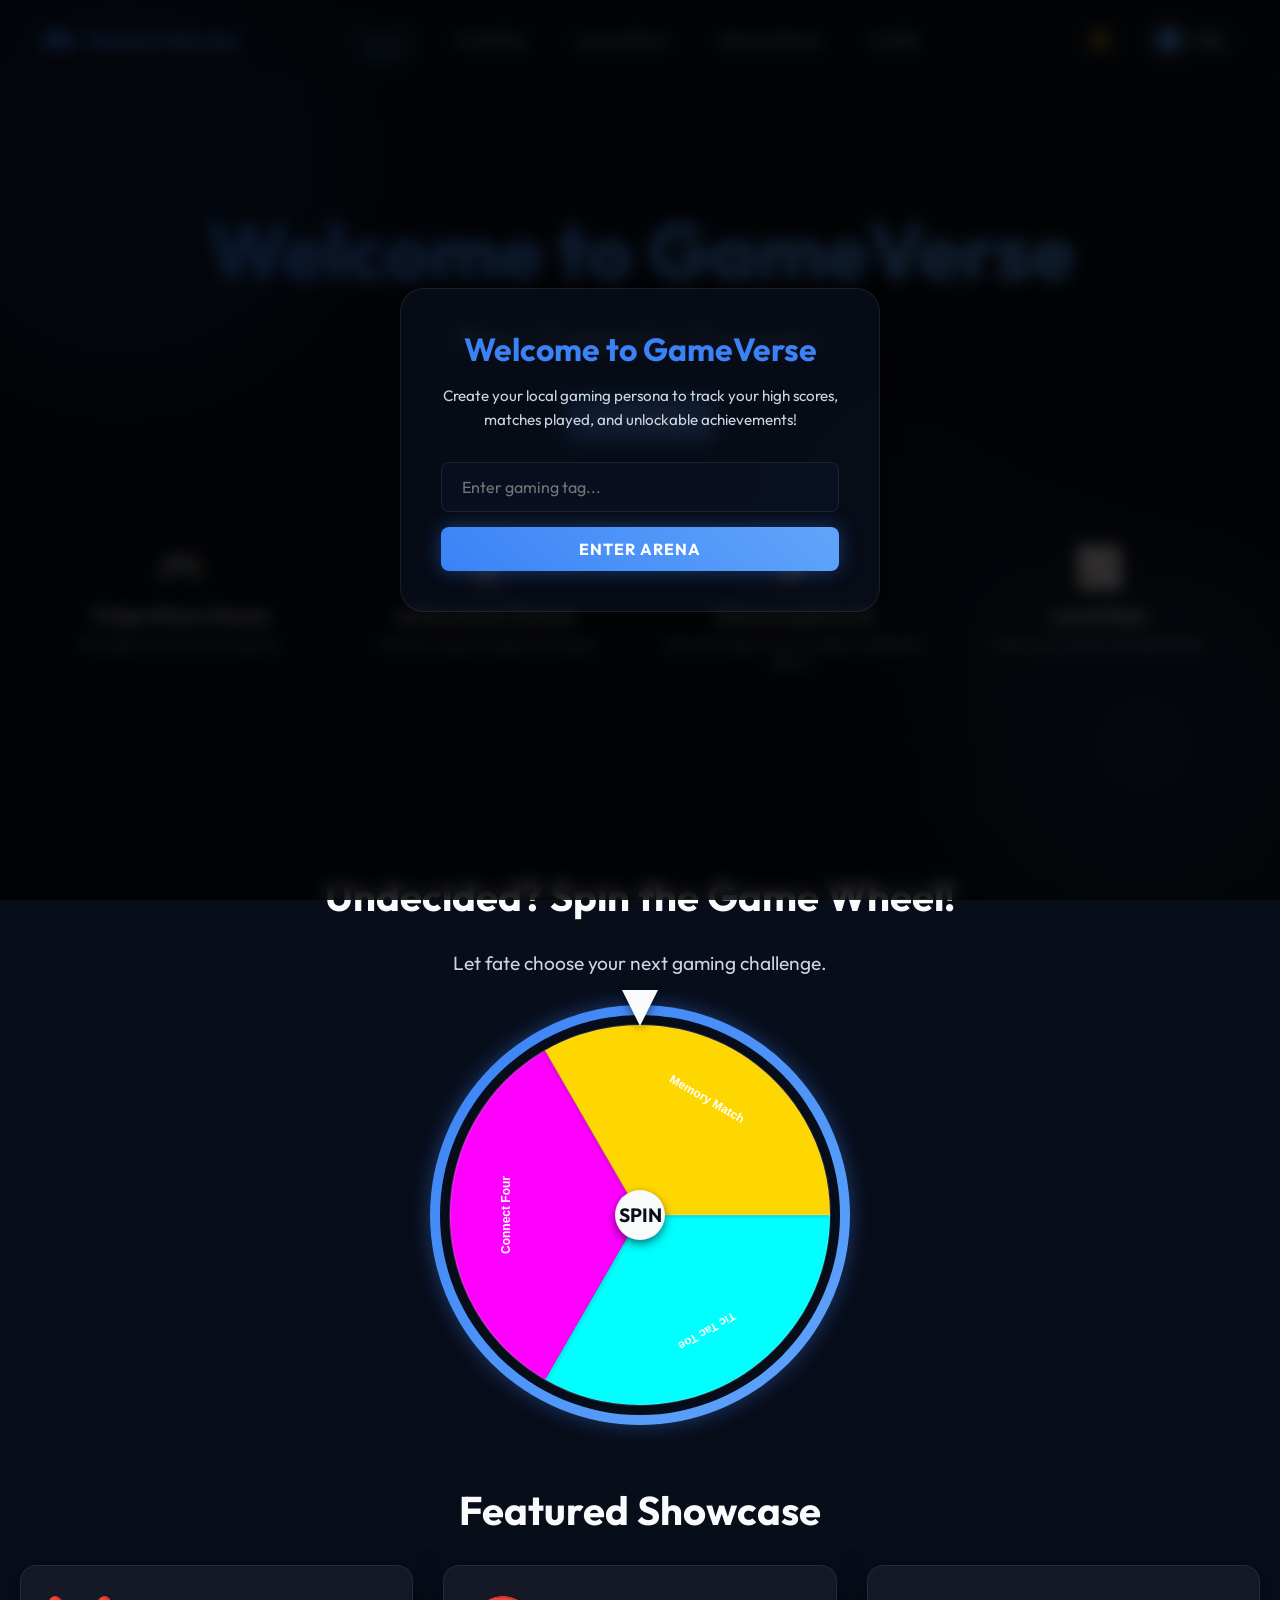
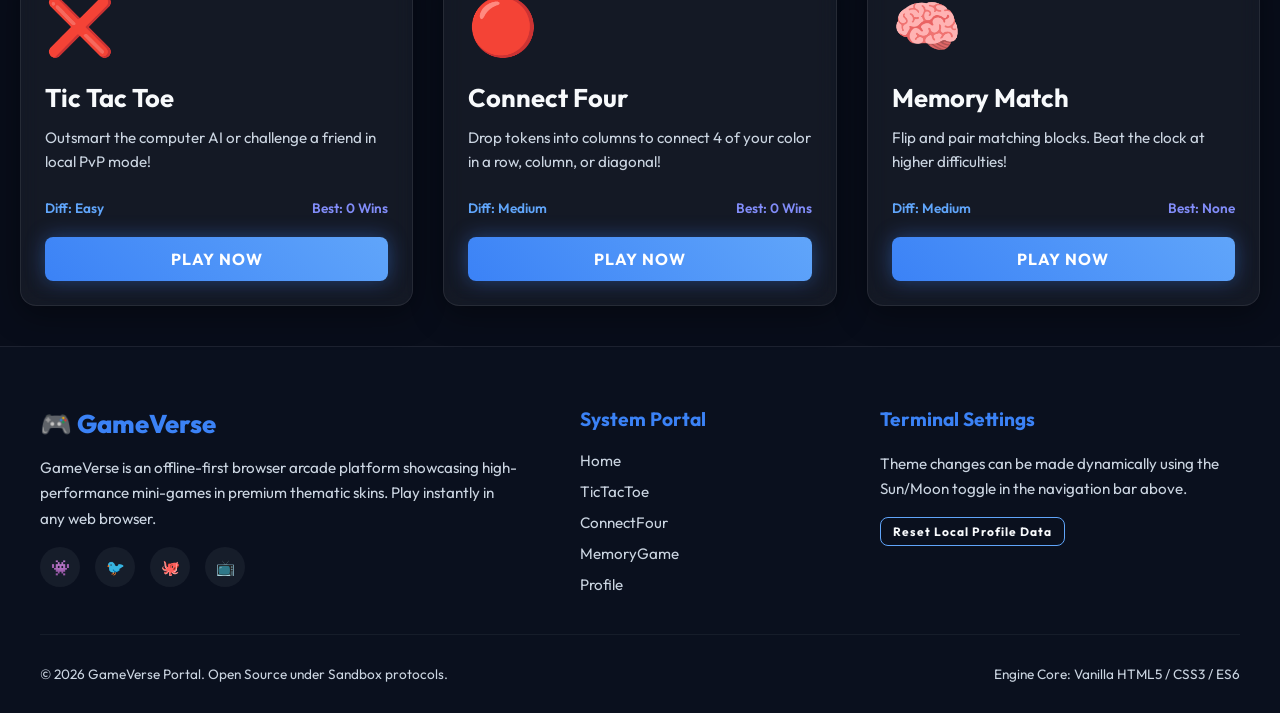
==== index.html @ 1c269cae "Initialize GameVerse codebase" ====
<!DOCTYPE html>
<html lang="en">

<head>
  <meta charset="UTF-8">
  <meta name="viewport" content="width=device-width, initial-scale=1.0">
  <meta name="description"
    content="GameVerse - A premium, interactive gaming platform featuring classic logic mini-games built in Glassmorphism.">
  <title>GameVerse | Play. Compete. Conquer.</title>

  <link rel="stylesheet" href="css/styles.css">
</head>

<body class="theme-dark">
  <!-- Dynamic Background Effects -->
  <div class="background-canvas" id="bg-canvas">
    <div class="bg-shape bg-shape-1"></div>
    <div class="bg-shape bg-shape-2"></div>
    <div class="bg-shape bg-shape-3"></div>
  </div>

  <!-- Real-time Achievement Unlock Alert Banner -->
  <div class="achievement-banner" id="achievement-banner">
    <div class="achievement-banner-icon">🏆</div>
    <div class="achievement-banner-content">
      <span class="achievement-banner-label">Achievement Unlocked!</span>
      <span class="achievement-banner-title">First Victory</span>
      <span class="achievement-banner-desc">You won your first game match!</span>
    </div>
  </div>

  <!-- Username Onboarding Popup Modal -->
  <div class="modal-overlay" id="username-modal">
    <div class="modal-content">
      <h2 class="modal-title">Welcome to GameVerse</h2>
      <p class="modal-desc">Create your local gaming persona to track your high scores, matches played, and unlockable
        achievements!</p>
      <form id="username-form" onsubmit="event.preventDefault();">
        <div class="form-group">
          <input type="text" id="username-input" class="form-control" placeholder="Enter gaming tag..." maxlength="15"
            required autocomplete="off">
        </div>
        <button type="submit" class="btn btn-primary" style="width:100%; margin-top: 15px;">Enter Arena</button>
      </form>
    </div>
  </div>

  <!-- Header / Navigation Bar -->
  <header class="navbar">
    <!-- Left: Brand Logo -->
    <a href="index.html" class="nav-brand">
      <span class="nav-brand-logo">🎮</span>
      <span>GameVerse</span>
    </a>

    <!-- Center: Links menu -->
    <nav class="nav-menu" id="nav-menu">
      <ul class="nav-links">
        <li><a href="index.html" class="active">Home</a></li>
        <li><a href="tictactoe.html">TicTacToe</a></li>
        <li><a href="connectfour.html">ConnectFour</a></li>
        <li><a href="memory.html">MemoryGame</a></li>
        <li><a href="profile.html">Profile</a></li>
      </ul>
    </nav>

    <!-- Right: Theme switch toggle & Profile -->
    <div class="nav-right-container">
      <button id="theme-toggle-btn" class="theme-toggle-btn" aria-label="Toggle Theme">☀️</button>
      <div class="nav-profile-widget" id="nav-profile-widget">
        <div class="nav-profile-avatar" id="nav-avatar">U</div>
        <span id="nav-username">User</span>
      </div>
    </div>

    <!-- Mobile Hamburger toggle menu -->
    <div class="burger-menu" id="burger-menu">
      <span></span>
      <span></span>
      <span></span>
    </div>
  </header>

  <!-- Main Content Container -->
  <main id="main-content">

    <!-- 1. HERO & INTRODUCTION VIEW -->
    <section id="home">
      <div class="hero-section">
        <h1 class="hero-title">Welcome to GameVerse</h1>
        <p class="hero-subtitle">Play. Compete. Conquer.</p>
        <div class="hero-actions">
          <a href="games.html" class="btn btn-primary">Play Now</a>
        </div>

        <!-- Spotlight Features Grid -->
        <div class="features-grid">
          <div class="feature-item">
            <div class="feature-icon">🎮</div>
            <h3 class="feature-title">3 Algorithmic Games</h3>
            <p class="feature-desc">Play logic-intensive mini-games.</p>
          </div>
          <div class="feature-item">
            <div class="feature-icon">🏆</div>
            <h3 class="feature-title">Achievement System</h3>
            <p class="feature-desc">Unlock 4 unique medals as you play.</p>
          </div>
          <div class="feature-item">
            <div class="feature-icon">⚡</div>
            <h3 class="feature-title">Glassmorphism UI</h3>
            <p class="feature-desc">Dynamic Light & Dark modes in a blurred layout.</p>
          </div>
          <div class="feature-item">
            <div class="feature-icon">📈</div>
            <h3 class="feature-title">Local Stats</h3>
            <p class="feature-desc">Track wins, scores, and best times.</p>
          </div>
        </div>
      </div>

      <!-- Spin the Wheel Section -->
      <hr style="border: none; border-top: 1px solid rgba(255, 255, 255, 0.05); margin: 60px 0;">

      <div class="wheel-section" style="text-align: center;">
        <h2 class="section-title">Undecided? Spin the Game Wheel!</h2>
        <p class="page-subtitle" style="margin-bottom: 30px;">Let fate choose your next gaming challenge.</p>
        <div class="wheel-container-wrapper">
          <div class="wheel-frame">
            <div class="wheel-pointer"></div>
            <canvas id="wheel-canvas" width="400" height="400" class="wheel-canvas"></canvas>
            <button id="wheel-spin-btn" class="wheel-center-pin"
              style="cursor: pointer; border: none; font-weight: bold; font-family: inherit;">SPIN</button>
          </div>
          <div id="wheel-result-panel"
            style="margin-top: 10px; display: none; text-align: center; animation: slideInUp 0.3s ease-out;">
            <p style="font-size: 1.2rem; font-weight: 600; margin-bottom: 15px;">Your game: <span id="wheel-game-name"
                style="color: var(--accent-color); font-weight: 800;">Tic Tac Toe</span></p>
            <a href="#" id="wheel-play-btn" class="btn btn-primary">Launch Game</a>
          </div>
        </div>
      </div>

      <!-- Quick Showcase Grid -->
      <h2 class="section-title">Featured Showcase</h2>
      <div class="games-grid" id="home-games-showcase">
        <!-- Showcase cards inject dynamically -->
      </div>
    </section>

  </main>

  <!-- Footer Section -->
  <footer>
    <div class="footer-content">
      <div class="footer-column">
        <div class="footer-logo">🎮 GameVerse</div>
        <p class="footer-about-text">GameVerse is an offline-first browser arcade platform showcasing high-performance
          mini-games in premium thematic skins. Play instantly in any web browser.</p>
        <div class="footer-socials">
          <a href="#" class="social-icon" aria-label="Discord">👾</a>
          <a href="#" class="social-icon" aria-label="X Twitter">🐦</a>
          <a href="#" class="social-icon" aria-label="GitHub">🐙</a>
          <a href="#" class="social-icon" aria-label="YouTube">📺</a>
        </div>
      </div>

      <div class="footer-column">
        <h4>System Portal</h4>
        <ul class="footer-links">
          <li><a href="index.html">Home</a></li>
          <li><a href="tictactoe.html">TicTacToe</a></li>
          <li><a href="connectfour.html">ConnectFour</a></li>
          <li><a href="memory.html">MemoryGame</a></li>
          <li><a href="profile.html">Profile</a></li>
        </ul>
      </div>

      <div class="footer-column">
        <h4>Terminal Settings</h4>
        <p class="footer-about-text" style="margin-bottom: 15px;">Theme changes can be made dynamically using the
          Sun/Moon toggle in the navigation bar above.</p>

        <div style="display: flex; flex-direction: column; gap: 10px;">
          <button id="reset-profile-btn" class="btn btn-secondary"
            style="padding: 6px 12px; font-size: 0.75rem; text-align: left; border: 1px solid var(--accent-secondary); width: fit-content; text-transform: none;">Reset
            Local Profile Data</button>
        </div>
      </div>
    </div>

    <div class="footer-bottom">
      <span>&copy; 2026 GameVerse Portal. Open Source under Sandbox protocols.</span>
      <span>Engine Core: Vanilla HTML5 / CSS3 / ES6</span>
    </div>
  </footer>

  <!-- Scripts Loading (Strict Order) -->
  <script src="js/state.js"></script>
  <script src="js/wheel.js"></script>
  <script src="js/app.js"></script>
</body>

</html>
---- css/styles.css ----
@import url('https://fonts.googleapis.com/css2?family=Outfit:wght@300;400;600;700;800&family=Share+Tech+Mono&display=swap');

/* --- Core Custom Design Tokens & Variables --- */
:root {
  --font-sans: 'Outfit', sans-serif;
  --font-mono: 'Share Tech Mono', monospace;
  
  --transition-normal: 0.3s cubic-bezier(0.25, 0.8, 0.25, 1);
  --transition-smooth: 0.5s cubic-bezier(0.4, 0, 0.2, 1);
  
  --border-radius-sm: 8px;
  --border-radius-md: 16px;
  --border-radius-lg: 24px;
  
  --nav-height: 80px;
}

/* --- Theme 1: Glassmorphism Dark (Default) --- */
body.theme-dark {
  --bg-color: #080d1a;
  --bg-secondary: rgba(15, 23, 42, 0.45);
  --bg-card: rgba(255, 255, 255, 0.05);
  --bg-glass: rgba(15, 23, 42, 0.35);
  
  --text-color: #f8fafc;
  --text-muted: #cbd5e1;
  
  --accent-color: #3b82f6;        /* Royal Blue */
  --accent-secondary: #60a5fa;    /* Sky Blue */
  --accent-tertiary: #818cf8;     /* Indigo */
  
  --glow-primary: 0 0 20px rgba(59, 130, 246, 0.4);
  --glow-secondary: 0 0 20px rgba(96, 165, 250, 0.3);
  --border-glow: 1px solid rgba(255, 255, 255, 0.08);
  
  --font-family: var(--font-sans);
  --font-heading: var(--font-sans);
  --card-shadow: 0 8px 32px 0 rgba(0, 0, 0, 0.4);
}

/* --- Theme 2: Glassmorphism Light --- */
body.theme-light {
  --bg-color: #f0f9ff;            /* Sky tint */
  --bg-secondary: rgba(255, 255, 255, 0.55);
  --bg-card: rgba(255, 255, 255, 0.65);
  --bg-glass: rgba(255, 255, 255, 0.45);
  
  --text-color: #0f172a;          /* Slate Dark */
  --text-muted: #475569;
  
  --accent-color: #1d4ed8;        /* Vivid Royal Blue */
  --accent-secondary: #2563eb;    /* Medium Blue */
  --accent-tertiary: #4f46e5;     /* Deep Indigo */
  
  --glow-primary: 0 4px 15px rgba(29, 78, 216, 0.15);
  --glow-secondary: 0 4px 15px rgba(37, 99, 213, 0.15);
  --border-glow: 1px solid rgba(15, 23, 42, 0.08);
  
  --font-family: var(--font-sans);
  --font-heading: var(--font-sans);
  --card-shadow: 0 8px 24px 0 rgba(148, 163, 184, 0.12);
}

/* --- Reset & Base Settings --- */
* {
  box-sizing: border-box;
  margin: 0;
  padding: 0;
}

body {
  background-color: var(--bg-color);
  color: var(--text-color);
  font-family: var(--font-family);
  min-height: 100vh;
  display: flex;
  flex-direction: column;
  overflow-x: hidden;
  position: relative;
  transition: background-color var(--transition-smooth), color var(--transition-normal);
}

a {
  text-decoration: none;
  color: inherit;
}

input, button, select {
  font-family: inherit;
}

/* --- Dynamic Background Canvas / Shapes --- */
.background-canvas {
  position: fixed;
  top: 0;
  left: 0;
  width: 100vw;
  height: 100vh;
  z-index: -1;
  pointer-events: none;
  overflow: hidden;
}

.bg-shape {
  position: absolute;
  border-radius: 50%;
  filter: blur(80px);
  opacity: 0.15;
  animation: floatShape 20s infinite alternate ease-in-out;
  transition: opacity var(--transition-smooth), filter var(--transition-smooth);
}

body.theme-light .bg-shape {
  opacity: 0.08;
  filter: blur(100px);
}

.bg-shape-1 {
  width: 500px;
  height: 500px;
  background-color: var(--accent-color);
  top: -10%;
  left: -10%;
}

.bg-shape-2 {
  width: 400px;
  height: 400px;
  background-color: var(--accent-secondary);
  bottom: -5%;
  right: -5%;
  animation-delay: -5s;
}

.bg-shape-3 {
  width: 300px;
  height: 300px;
  background-color: var(--accent-tertiary);
  top: 40%;
  left: 60%;
  animation-delay: -10s;
  opacity: 0.08;
}

/* --- Keyframe Animations --- */
@keyframes floatShape {
  0% { transform: translate(0, 0) rotate(0deg); }
  100% { transform: translate(50px, 40px) rotate(180deg); }
}

@keyframes pulseGlow {
  0%, 100% {
    text-shadow: 0 0 10px rgba(96, 165, 250, 0.4), 0 0 20px rgba(96, 165, 250, 0.2);
  }
  50% {
    text-shadow: 0 0 20px rgba(129, 140, 248, 0.6), 0 0 30px rgba(129, 140, 248, 0.4);
  }
}

@keyframes spin {
  0% { transform: rotate(0deg); }
  100% { transform: rotate(360deg); }
}

@keyframes slideInUp {
  from {
    opacity: 0;
    transform: translateY(30px);
  }
  to {
    opacity: 1;
    transform: translateY(0);
  }
}

/* --- Container View Setup --- */
main {
  flex: 1;
  width: 100%;
  max-width: 1400px;
  margin: 0 auto;
  padding: 40px 20px;
  position: relative;
}

.view-container {
  display: none;
  animation: slideInUp 0.4s ease-out forwards;
}

.view-container.active {
  display: block;
}

/* --- Header / Navigation Bar --- */
.navbar {
  height: var(--nav-height);
  background-color: var(--bg-glass);
  backdrop-filter: blur(12px);
  -webkit-backdrop-filter: blur(12px);
  border-bottom: var(--border-glow);
  position: sticky;
  top: 0;
  left: 0;
  width: 100%;
  z-index: 100;
  display: flex;
  align-items: center;
  justify-content: space-between;
  padding: 0 40px;
  transition: background-color var(--transition-normal), border-bottom var(--transition-normal);
}

.nav-profile-widget {
  display: flex;
  align-items: center;
  gap: 12px;
  font-size: 0.9rem;
  font-weight: 600;
  background: rgba(255, 255, 255, 0.03);
  padding: 6px 14px;
  border-radius: 50px;
  border: var(--border-glow);
  max-width: fit-content;
  transition: background var(--transition-normal);
}

body.theme-light .nav-profile-widget {
  background: rgba(15, 23, 42, 0.05);
}

.nav-profile-avatar {
  width: 28px;
  height: 28px;
  border-radius: 50%;
  background: linear-gradient(45deg, var(--accent-color), var(--accent-secondary));
  display: flex;
  align-items: center;
  justify-content: center;
  color: #fff;
  font-size: 0.8rem;
  font-weight: 800;
}

/* Navigation Links (Centered) */
.nav-menu {
  flex: 2;
  display: flex;
  justify-content: center;
}

.nav-links {
  display: flex;
  align-items: center;
  gap: 20px;
  list-style: none;
}

.nav-links a {
  font-weight: 600;
  font-size: 0.95rem;
  color: var(--text-color);
  opacity: 0.75;
  transition: all var(--transition-normal);
  padding: 8px 16px;
  border-radius: var(--border-radius-sm);
  position: relative;
}

.nav-links a:hover, .nav-links a.active {
  opacity: 1;
  color: var(--accent-color);
}

.nav-links a.active {
  background-color: rgba(255, 255, 255, 0.04);
}

body.theme-light .nav-links a.active {
  background-color: rgba(15, 23, 42, 0.04);
}

.nav-links a.active::after {
  content: '';
  position: absolute;
  bottom: 0;
  left: 20%;
  right: 20%;
  height: 3px;
  background-color: var(--accent-color);
  box-shadow: var(--glow-primary);
  border-radius: 2px;
}

/* Brand logo and theme toggle (Right Aligned) */
.nav-right-container {
  flex: 1;
  display: flex;
  align-items: center;
  justify-content: flex-end;
  gap: 20px;
}

.nav-brand {
  flex: 1;
  display: flex;
  align-items: center;
  justify-content: flex-start;
  gap: 8px;
  font-family: var(--font-heading);
  font-weight: 800;
  font-size: 1.6rem;
  letter-spacing: 1.5px;
  background: linear-gradient(45deg, var(--accent-color), var(--accent-secondary));
  -webkit-background-clip: text;
  -webkit-text-fill-color: transparent;
}

.nav-brand-logo {
  font-size: 1.8rem;
}

/* Theme toggle sun/moon icon */
.theme-toggle-btn {
  background: rgba(255, 255, 255, 0.04);
  border: var(--border-glow);
  width: 40px;
  height: 40px;
  border-radius: 50%;
  cursor: pointer;
  display: flex;
  align-items: center;
  justify-content: center;
  font-size: 1.2rem;
  transition: all var(--transition-normal);
}

body.theme-light .theme-toggle-btn {
  background: rgba(15, 23, 42, 0.04);
}

.theme-toggle-btn:hover {
  transform: scale(1.1);
  border-color: var(--accent-color);
  box-shadow: var(--glow-primary);
}

.burger-menu {
  display: none;
  flex-direction: column;
  gap: 6px;
  cursor: pointer;
  z-index: 101;
}

.burger-menu span {
  display: block;
  width: 25px;
  height: 3px;
  background-color: var(--text-color);
  transition: all var(--transition-normal);
}

.burger-menu.active span:nth-child(1) { transform: translateY(9px) rotate(45deg); }
.burger-menu.active span:nth-child(2) { opacity: 0; }
.burger-menu.active span:nth-child(3) { transform: translateY(-9px) rotate(-45deg); }

/* --- Common UI Components --- */
.btn {
  display: inline-flex;
  align-items: center;
  justify-content: center;
  gap: 10px;
  padding: 12px 28px;
  font-weight: 700;
  font-size: 1rem;
  border-radius: var(--border-radius-sm);
  cursor: pointer;
  transition: all var(--transition-normal);
  border: none;
  position: relative;
  overflow: hidden;
  text-transform: uppercase;
  letter-spacing: 1px;
}

.btn-primary {
  background: linear-gradient(45deg, var(--accent-color), var(--accent-secondary));
  color: #ffffff;
  box-shadow: var(--glow-primary);
}

.btn-primary:hover {
  transform: translateY(-2px);
  box-shadow: var(--glow-secondary);
}

.btn-secondary {
  background-color: transparent;
  color: var(--text-color);
  border: 1px solid var(--accent-color);
}

.btn-secondary:hover {
  background-color: rgba(255, 255, 255, 0.05);
  box-shadow: var(--glow-primary);
}

body.theme-light .btn-secondary:hover {
  background-color: rgba(15, 23, 42, 0.03);
}

.card {
  background-color: var(--bg-card);
  border: var(--border-glow);
  border-radius: var(--border-radius-md);
  padding: 24px;
  transition: all var(--transition-normal);
  position: relative;
  box-shadow: var(--card-shadow);
  backdrop-filter: blur(10px);
}

.card:hover {
  transform: translateY(-5px);
  border-color: var(--accent-color);
}

.page-title-section {
  text-align: center;
  margin-bottom: 40px;
}

.page-title {
  font-family: var(--font-heading);
  font-size: 3rem;
  font-weight: 800;
  margin-bottom: 12px;
  background: linear-gradient(45deg, var(--accent-color), var(--accent-secondary));
  -webkit-background-clip: text;
  -webkit-text-fill-color: transparent;
}

.page-subtitle {
  font-size: 1.2rem;
  color: var(--text-muted);
}

.section-title {
  font-family: var(--font-heading);
  font-size: 2.5rem;
  font-weight: 700;
  margin: 60px 0 30px;
  text-align: center;
}

/* --- Views Layouts --- */

/* 1. Home Page */
.hero-section {
  min-height: 70vh;
  display: flex;
  flex-direction: column;
  justify-content: center;
  align-items: center;
  text-align: center;
  padding: 60px 20px;
  position: relative;
}

.hero-title {
  font-family: var(--font-heading);
  font-size: 5rem;
  font-weight: 800;
  letter-spacing: -1px;
  margin-bottom: 20px;
  background: linear-gradient(45deg, var(--accent-color), var(--accent-secondary));
  -webkit-background-clip: text;
  -webkit-text-fill-color: transparent;
  animation: pulseGlow 4s infinite alternate;
}

.hero-subtitle {
  font-size: 1.8rem;
  font-weight: 400;
  color: var(--text-muted);
  margin-bottom: 40px;
  letter-spacing: 2px;
}

.hero-actions {
  display: flex;
  gap: 20px;
  margin-bottom: 60px;
}

.features-grid {
  display: grid;
  grid-template-columns: repeat(auto-fit, minmax(180px, 1fr));
  gap: 24px;
  width: 100%;
  margin-top: 40px;
}

.feature-item {
  display: flex;
  flex-direction: column;
  align-items: center;
  text-align: center;
}

.feature-icon {
  font-size: 2.5rem;
  margin-bottom: 12px;
  color: var(--accent-color);
}

.feature-title {
  font-weight: 700;
  margin-bottom: 8px;
}

.feature-desc {
  font-size: 0.9rem;
  color: var(--text-muted);
}

/* Games showcase grid */
.games-grid {
  display: grid;
  grid-template-columns: repeat(auto-fit, minmax(320px, 1fr));
  gap: 30px;
}

.game-showcase-card {
  display: flex;
  flex-direction: column;
  height: 100%;
}

.game-card-icon {
  font-size: 3.5rem;
  margin-bottom: 20px;
  align-self: flex-start;
  color: var(--accent-color);
}

.game-card-title {
  font-family: var(--font-heading);
  font-size: 1.6rem;
  font-weight: 700;
  margin-bottom: 12px;
}

.game-card-desc {
  color: var(--text-muted);
  font-size: 0.95rem;
  line-height: 1.6;
  margin-bottom: 24px;
  flex-grow: 1;
}

.game-card-meta {
  display: flex;
  justify-content: space-between;
  align-items: center;
  margin-bottom: 20px;
  font-size: 0.85rem;
  font-weight: 600;
}

.game-card-difficulty {
  color: var(--accent-secondary);
}

.game-card-highscore {
  color: var(--accent-tertiary);
}

/* 3. Spin the Wheel Component View */
.wheel-container-wrapper {
  display: flex;
  flex-direction: column;
  align-items: center;
  gap: 30px;
  margin-top: 20px;
}

.wheel-frame {
  position: relative;
  width: 420px;
  height: 420px;
  padding: 10px;
  border-radius: 50%;
  background: linear-gradient(135deg, var(--accent-color), var(--accent-secondary));
  box-shadow: var(--glow-primary);
  display: flex;
  align-items: center;
  justify-content: center;
}

.wheel-canvas {
  width: 100%;
  height: 100%;
  border-radius: 50%;
  background-color: var(--bg-color);
}

.wheel-pointer {
  position: absolute;
  top: -15px;
  left: 50%;
  transform: translateX(-50%);
  width: 0;
  height: 0;
  border-left: 18px solid transparent;
  border-right: 18px solid transparent;
  border-top: 36px solid var(--text-color);
  z-index: 10;
  filter: drop-shadow(0px 3px 5px rgba(0,0,0,0.5));
}

.wheel-center-pin {
  position: absolute;
  top: 50%;
  left: 50%;
  transform: translate(-50%, -50%);
  width: 50px;
  height: 50px;
  background: var(--text-color);
  border-radius: 50%;
  z-index: 5;
  box-shadow: 0 4px 10px rgba(0,0,0,0.5);
  display: flex;
  align-items: center;
  justify-content: center;
  font-size: 1.2rem;
  color: var(--bg-color);
}

/* 4. Leaderboard View */
.leaderboard-wrapper {
  max-width: 900px;
  margin: 0 auto;
}

.table-container {
  overflow-x: auto;
  margin-top: 20px;
}

.leaderboard-table {
  width: 100%;
  border-collapse: collapse;
  text-align: left;
  background-color: var(--bg-card);
  border-radius: var(--border-radius-md);
  overflow: hidden;
  box-shadow: var(--card-shadow);
  backdrop-filter: blur(10px);
}

.leaderboard-table th, .leaderboard-table td {
  padding: 18px 24px;
}

.leaderboard-table th {
  background-color: var(--bg-secondary);
  font-weight: 700;
  color: var(--accent-color);
  text-transform: uppercase;
  font-size: 0.9rem;
  letter-spacing: 1px;
  border-bottom: 2px solid var(--bg-color);
}

.leaderboard-table tr {
  border-bottom: 1px solid rgba(255, 255, 255, 0.05);
  transition: background-color var(--transition-normal);
}

body.theme-light .leaderboard-table tr {
  border-bottom: 1px solid rgba(15, 23, 42, 0.05);
}

.leaderboard-table tr:hover {
  background-color: rgba(255, 255, 255, 0.02);
}

body.theme-light .leaderboard-table tr:hover {
  background-color: rgba(15, 23, 42, 0.01);
}

.leaderboard-table tr:last-child {
  border-bottom: none;
}

.rank-badge {
  width: 28px;
  height: 28px;
  border-radius: 50%;
  display: inline-flex;
  align-items: center;
  justify-content: center;
  font-weight: bold;
  font-size: 0.95rem;
}

.rank-badge.rank-1 { background-color: #ffd700; color: #000000; }
.rank-badge.rank-2 { background-color: #c0c0c0; color: #000000; }
.rank-badge.rank-3 { background-color: #cd7f32; color: #000000; }
.rank-badge.rank-other { background-color: rgba(255,255,255,0.1); color: var(--text-color); }

body.theme-light .rank-badge.rank-other {
  background-color: rgba(15, 23, 42, 0.1);
}

/* 5. Profile / Achievements Dashboard */
.profile-grid {
  display: grid;
  grid-template-columns: 1fr 2fr;
  gap: 30px;
  margin-top: 20px;
}

@media (max-width: 900px) {
  .profile-grid { grid-template-columns: 1fr; }
}

.profile-card {
  display: flex;
  flex-direction: column;
  align-items: center;
  text-align: center;
}

.profile-avatar-large {
  width: 100px;
  height: 100px;
  border-radius: 50%;
  background: linear-gradient(45deg, var(--accent-color), var(--accent-secondary));
  display: flex;
  align-items: center;
  justify-content: center;
  color: #fff;
  font-size: 3rem;
  margin-bottom: 20px;
  box-shadow: var(--glow-primary);
}

.profile-username {
  font-family: var(--font-heading);
  font-size: 1.8rem;
  font-weight: 700;
  margin-bottom: 10px;
}

.profile-stats-grid {
  display: grid;
  grid-template-columns: repeat(3, 1fr);
  gap: 15px;
  width: 100%;
  margin-top: 24px;
}

.profile-stat-box {
  background: rgba(255, 255, 255, 0.03);
  border: var(--border-glow);
  padding: 15px 10px;
  border-radius: var(--border-radius-sm);
  display: flex;
  flex-direction: column;
  align-items: center;
}

body.theme-light .profile-stat-box {
  background: rgba(15, 23, 42, 0.03);
}

.profile-stat-val {
  font-family: var(--font-heading);
  font-size: 1.5rem;
  font-weight: 700;
  color: var(--accent-color);
  margin-bottom: 4px;
}

.profile-stat-lbl {
  font-size: 0.75rem;
  color: var(--text-muted);
  text-transform: uppercase;
}

.achievements-section-title {
  font-family: var(--font-heading);
  font-size: 1.6rem;
  margin-bottom: 20px;
  color: var(--accent-secondary);
}

.achievements-grid {
  display: grid;
  grid-template-columns: repeat(auto-fill, minmax(280px, 1fr));
  gap: 20px;
}

.achievement-card {
  display: flex;
  align-items: center;
  gap: 20px;
  background: var(--bg-card);
  border: var(--border-glow);
  padding: 16px 20px;
  border-radius: var(--border-radius-md);
  transition: all var(--transition-normal);
  opacity: 0.4; /* locked */
}

.achievement-card.unlocked {
  opacity: 1;
  border-color: var(--accent-color);
  box-shadow: var(--glow-primary);
}

.achievement-icon {
  font-size: 2.2rem;
  flex-shrink: 0;
  filter: grayscale(1);
  transition: filter var(--transition-normal);
}

.achievement-card.unlocked .achievement-icon {
  filter: grayscale(0);
}

.achievement-info {
  display: flex;
  flex-direction: column;
}

.achievement-title {
  font-weight: 700;
  font-size: 1rem;
  margin-bottom: 4px;
}

.achievement-desc {
  font-size: 0.8rem;
  color: var(--text-muted);
}

/* 6. Static About / Contact Views */
.static-page-wrapper {
  max-width: 800px;
  margin: 0 auto;
  line-height: 1.8;
}

.static-page-wrapper h3 {
  font-family: var(--font-heading);
  margin: 30px 0 15px;
  color: var(--accent-color);
}

.contact-form {
  display: flex;
  flex-direction: column;
  gap: 20px;
  margin-top: 30px;
}

.form-group {
  display: flex;
  flex-direction: column;
  gap: 8px;
}

.form-group label {
  font-weight: 600;
  font-size: 0.9rem;
}

.form-control {
  background-color: var(--bg-secondary);
  border: var(--border-glow);
  color: var(--text-color);
  padding: 14px 20px;
  border-radius: var(--border-radius-sm);
  outline: none;
  font-size: 1rem;
  transition: border-color var(--transition-normal);
}

.form-control:focus {
  border-color: var(--accent-color);
}

body.theme-light .form-control {
  background-color: rgba(255, 255, 255, 0.8);
  color: #0f172a;
}

/* --- Global Play Arena View --- */
.play-arena-container {
  display: flex;
  flex-direction: column;
  align-items: center;
  max-width: 1000px;
  margin: 0 auto;
}

.play-header {
  display: flex;
  justify-content: space-between;
  align-items: center;
  width: 100%;
  margin-bottom: 24px;
  border-bottom: 1px solid rgba(255, 255, 255, 0.05);
  padding-bottom: 15px;
}

body.theme-light .play-header {
  border-bottom: 1px solid rgba(15, 23, 42, 0.05);
}

.play-title {
  font-family: var(--font-heading);
  font-size: 2rem;
  font-weight: 800;
  color: var(--accent-color);
}

.game-playground {
  width: 100%;
  background-color: var(--bg-card);
  border: var(--border-glow);
  border-radius: var(--border-radius-lg);
  padding: 40px;
  box-shadow: var(--card-shadow);
  display: flex;
  flex-direction: column;
  align-items: center;
  justify-content: center;
  min-height: 500px;
  backdrop-filter: blur(10px);
}

/* --- Modals / Overlays --- */
.modal-overlay {
  position: fixed;
  top: 0;
  left: 0;
  width: 100vw;
  height: 100vh;
  background-color: rgba(0, 0, 0, 0.8);
  z-index: 1000;
  display: none;
  align-items: center;
  justify-content: center;
  backdrop-filter: blur(8px);
  padding: 20px;
}

.modal-overlay.show {
  display: flex;
}

.modal-content {
  background-color: var(--bg-secondary);
  border: var(--border-glow);
  border-radius: var(--border-radius-lg);
  padding: 40px;
  max-width: 480px;
  width: 100%;
  box-shadow: var(--card-shadow);
  text-align: center;
  animation: slideInUp 0.3s ease-out forwards;
}

body.theme-light .modal-content {
  background-color: #ffffff;
}

.modal-title {
  font-family: var(--font-heading);
  font-size: 2rem;
  margin-bottom: 15px;
  color: var(--accent-color);
}

.modal-desc {
  color: var(--text-muted);
  font-size: 0.95rem;
  line-height: 1.6;
  margin-bottom: 30px;
}

.modal-input {
  width: 100%;
  margin-bottom: 24px;
}

/* Achievement Notification Banner */
.achievement-banner {
  position: fixed;
  top: 100px;
  right: 40px;
  width: 320px;
  background-color: var(--bg-secondary);
  border: 2px solid var(--accent-color);
  box-shadow: var(--glow-primary);
  border-radius: var(--border-radius-md);
  padding: 16px 20px;
  display: flex;
  align-items: center;
  gap: 15px;
  z-index: 9999;
  transform: translate(150%, 0);
  opacity: 0;
  transition: transform 0.5s cubic-bezier(0.175, 0.885, 0.32, 1.275), opacity 0.5s;
  pointer-events: none;
  backdrop-filter: blur(10px);
}

.achievement-banner.show {
  transform: translate(0, 0);
  opacity: 1;
}

.achievement-banner-icon {
  font-size: 2.2rem;
  animation: spin 3s infinite linear;
}

.achievement-banner-content {
  display: flex;
  flex-direction: column;
}

.achievement-banner-label {
  font-size: 0.75rem;
  text-transform: uppercase;
  color: var(--accent-secondary);
  font-weight: 700;
  letter-spacing: 1px;
}

.achievement-banner-title {
  font-weight: 800;
  font-size: 1.05rem;
  margin: 2px 0;
}

.achievement-banner-desc {
  font-size: 0.75rem;
  color: var(--text-muted);
}

/* --- Footer Section --- */
footer {
  background-color: var(--bg-glass);
  border-top: var(--border-glow);
  padding: 60px 40px 30px;
  margin-top: auto;
  font-size: 0.95rem;
  transition: background-color var(--transition-normal);
}

.footer-content {
  max-width: 1400px;
  margin: 0 auto;
  display: grid;
  grid-template-columns: 2fr 1fr 1.5fr;
  gap: 60px;
  margin-bottom: 40px;
}

@media (max-width: 900px) {
  .footer-content {
    grid-template-columns: 1fr;
    gap: 40px;
  }
}

.footer-column h4 {
  font-family: var(--font-heading);
  font-size: 1.2rem;
  font-weight: 700;
  margin-bottom: 20px;
  color: var(--accent-color);
}

.footer-logo {
  font-family: var(--font-heading);
  font-size: 1.6rem;
  font-weight: 800;
  margin-bottom: 15px;
  color: var(--accent-color);
}

.footer-about-text {
  color: var(--text-muted);
  line-height: 1.7;
}

.footer-links {
  list-style: none;
  display: flex;
  flex-direction: column;
  gap: 12px;
}

.footer-links a {
  color: var(--text-muted);
  transition: color var(--transition-normal);
}

.footer-links a:hover {
  color: var(--accent-color);
}

.footer-socials {
  display: flex;
  gap: 15px;
  margin-top: 15px;
}

.social-icon {
  width: 40px;
  height: 40px;
  background-color: rgba(255, 255, 255, 0.05);
  border-radius: 50%;
  display: flex;
  align-items: center;
  justify-content: center;
  transition: all var(--transition-normal);
}

body.theme-light .social-icon {
  background-color: rgba(15, 23, 42, 0.05);
}

.social-icon:hover {
  background-color: var(--accent-color);
  color: #fff;
}

.footer-bottom {
  max-width: 1400px;
  margin: 0 auto;
  border-top: 1px solid rgba(255, 255, 255, 0.05);
  padding-top: 30px;
  display: flex;
  justify-content: space-between;
  align-items: center;
  color: var(--text-muted);
  font-size: 0.85rem;
}

body.theme-light .footer-bottom {
  border-top: 1px solid rgba(15, 23, 42, 0.05);
}

@media (max-width: 600px) {
  .footer-bottom {
    flex-direction: column;
    gap: 15px;
    text-align: center;
  }
}

/* --- Route Animations --- */
.route-transitioning {
  opacity: 0;
  transform: scale(0.98);
  transition: opacity 0.2s ease, transform 0.2s ease;
}

/* --- Hamburger Menu Responsive Styles --- */
@media (max-width: 992px) {
  .navbar {
    padding: 0 24px;
  }
  
  .burger-menu {
    display: flex;
    margin-left: 20px;
  }
  
  .nav-menu {
    position: fixed;
    top: var(--nav-height);
    left: 0;
    width: 100vw;
    height: calc(100vh - var(--nav-height));
    background-color: var(--bg-color);
    border-top: var(--border-glow);
    display: flex;
    flex-direction: column;
    align-items: center;
    justify-content: center;
    gap: 30px;
    transform: translateY(-120%);
    opacity: 0;
    transition: transform 0.4s cubic-bezier(0.4, 0, 0.2, 1), opacity 0.4s;
    pointer-events: none;
    z-index: 99;
  }
  
  .nav-menu.open {
    transform: translateY(0);
    opacity: 1;
    pointer-events: all;
  }
  
  .nav-links {
    flex-direction: column;
    gap: 20px;
  }
  
  .nav-links a {
    font-size: 1.3rem;
  }
  
  .nav-profile-widget {
    flex: none;
    order: 1;
  }
  
  .nav-right-container {
    flex: none;
    order: 2;
  }
}
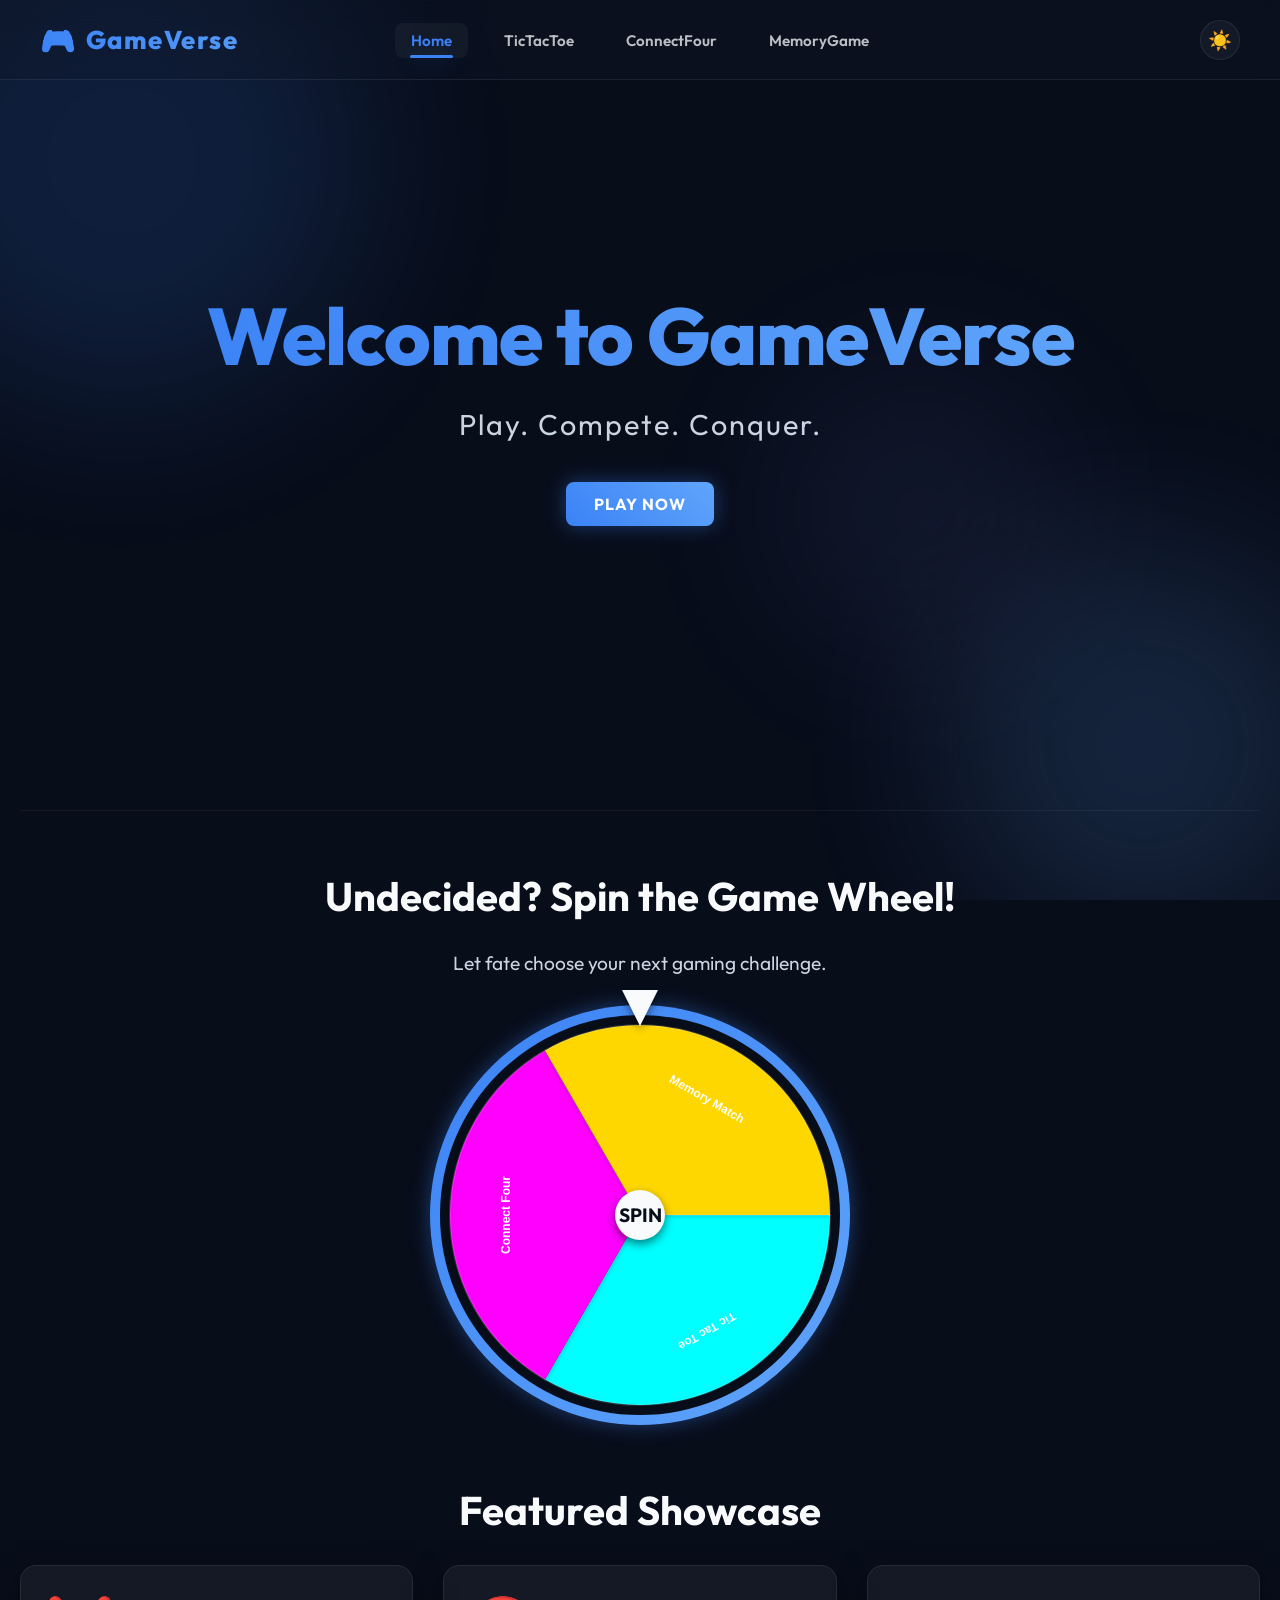
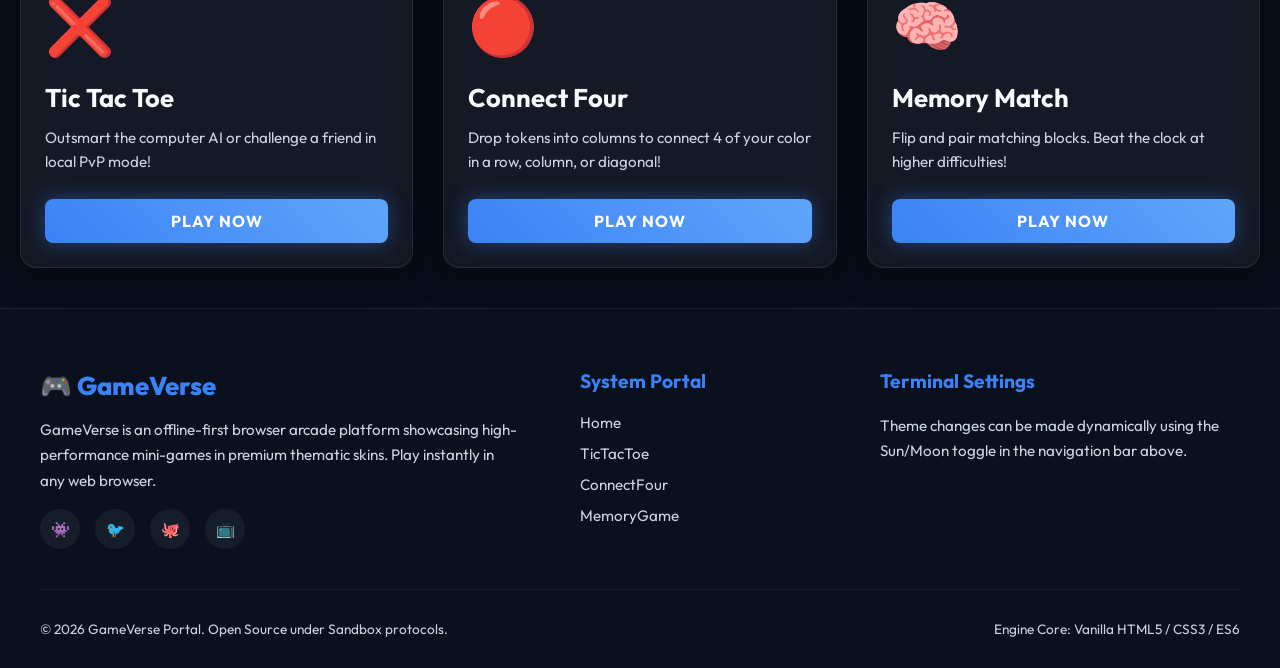
==== commit 96e2ea48: "Remove state.js, user profile, achievements, card metadata, and Spotlight Features Grid" ====
--- a/index.html
+++ b/index.html
@@ -19,31 +19,6 @@
     <div class="bg-shape bg-shape-3"></div>
   </div>
 
-  <!-- Real-time Achievement Unlock Alert Banner -->
-  <div class="achievement-banner" id="achievement-banner">
-    <div class="achievement-banner-icon">🏆</div>
-    <div class="achievement-banner-content">
-      <span class="achievement-banner-label">Achievement Unlocked!</span>
-      <span class="achievement-banner-title">First Victory</span>
-      <span class="achievement-banner-desc">You won your first game match!</span>
-    </div>
-  </div>
-
-  <!-- Username Onboarding Popup Modal -->
-  <div class="modal-overlay" id="username-modal">
-    <div class="modal-content">
-      <h2 class="modal-title">Welcome to GameVerse</h2>
-      <p class="modal-desc">Create your local gaming persona to track your high scores, matches played, and unlockable
-        achievements!</p>
-      <form id="username-form" onsubmit="event.preventDefault();">
-        <div class="form-group">
-          <input type="text" id="username-input" class="form-control" placeholder="Enter gaming tag..." maxlength="15"
-            required autocomplete="off">
-        </div>
-        <button type="submit" class="btn btn-primary" style="width:100%; margin-top: 15px;">Enter Arena</button>
-      </form>
-    </div>
-  </div>
 
   <!-- Header / Navigation Bar -->
   <header class="navbar">
@@ -60,17 +35,12 @@
         <li><a href="tictactoe.html">TicTacToe</a></li>
         <li><a href="connectfour.html">ConnectFour</a></li>
         <li><a href="memory.html">MemoryGame</a></li>
-        <li><a href="profile.html">Profile</a></li>
       </ul>
     </nav>
 
-    <!-- Right: Theme switch toggle & Profile -->
+    <!-- Right: Theme switch toggle -->
     <div class="nav-right-container">
       <button id="theme-toggle-btn" class="theme-toggle-btn" aria-label="Toggle Theme">☀️</button>
-      <div class="nav-profile-widget" id="nav-profile-widget">
-        <div class="nav-profile-avatar" id="nav-avatar">U</div>
-        <span id="nav-username">User</span>
-      </div>
     </div>
 
     <!-- Mobile Hamburger toggle menu -->
@@ -93,29 +63,7 @@
           <a href="games.html" class="btn btn-primary">Play Now</a>
         </div>
 
-        <!-- Spotlight Features Grid -->
-        <div class="features-grid">
-          <div class="feature-item">
-            <div class="feature-icon">🎮</div>
-            <h3 class="feature-title">3 Algorithmic Games</h3>
-            <p class="feature-desc">Play logic-intensive mini-games.</p>
-          </div>
-          <div class="feature-item">
-            <div class="feature-icon">🏆</div>
-            <h3 class="feature-title">Achievement System</h3>
-            <p class="feature-desc">Unlock 4 unique medals as you play.</p>
-          </div>
-          <div class="feature-item">
-            <div class="feature-icon">⚡</div>
-            <h3 class="feature-title">Glassmorphism UI</h3>
-            <p class="feature-desc">Dynamic Light & Dark modes in a blurred layout.</p>
-          </div>
-          <div class="feature-item">
-            <div class="feature-icon">📈</div>
-            <h3 class="feature-title">Local Stats</h3>
-            <p class="feature-desc">Track wins, scores, and best times.</p>
-          </div>
-        </div>
+
       </div>
 
       <!-- Spin the Wheel Section -->
@@ -171,7 +119,6 @@
           <li><a href="tictactoe.html">TicTacToe</a></li>
           <li><a href="connectfour.html">ConnectFour</a></li>
           <li><a href="memory.html">MemoryGame</a></li>
-          <li><a href="profile.html">Profile</a></li>
         </ul>
       </div>
 
@@ -179,12 +126,6 @@
         <h4>Terminal Settings</h4>
         <p class="footer-about-text" style="margin-bottom: 15px;">Theme changes can be made dynamically using the
           Sun/Moon toggle in the navigation bar above.</p>
-
-        <div style="display: flex; flex-direction: column; gap: 10px;">
-          <button id="reset-profile-btn" class="btn btn-secondary"
-            style="padding: 6px 12px; font-size: 0.75rem; text-align: left; border: 1px solid var(--accent-secondary); width: fit-content; text-transform: none;">Reset
-            Local Profile Data</button>
-        </div>
       </div>
     </div>
 
@@ -195,7 +136,6 @@
   </footer>
 
   <!-- Scripts Loading (Strict Order) -->
-  <script src="js/state.js"></script>
   <script src="js/wheel.js"></script>
   <script src="js/app.js"></script>
 </body>
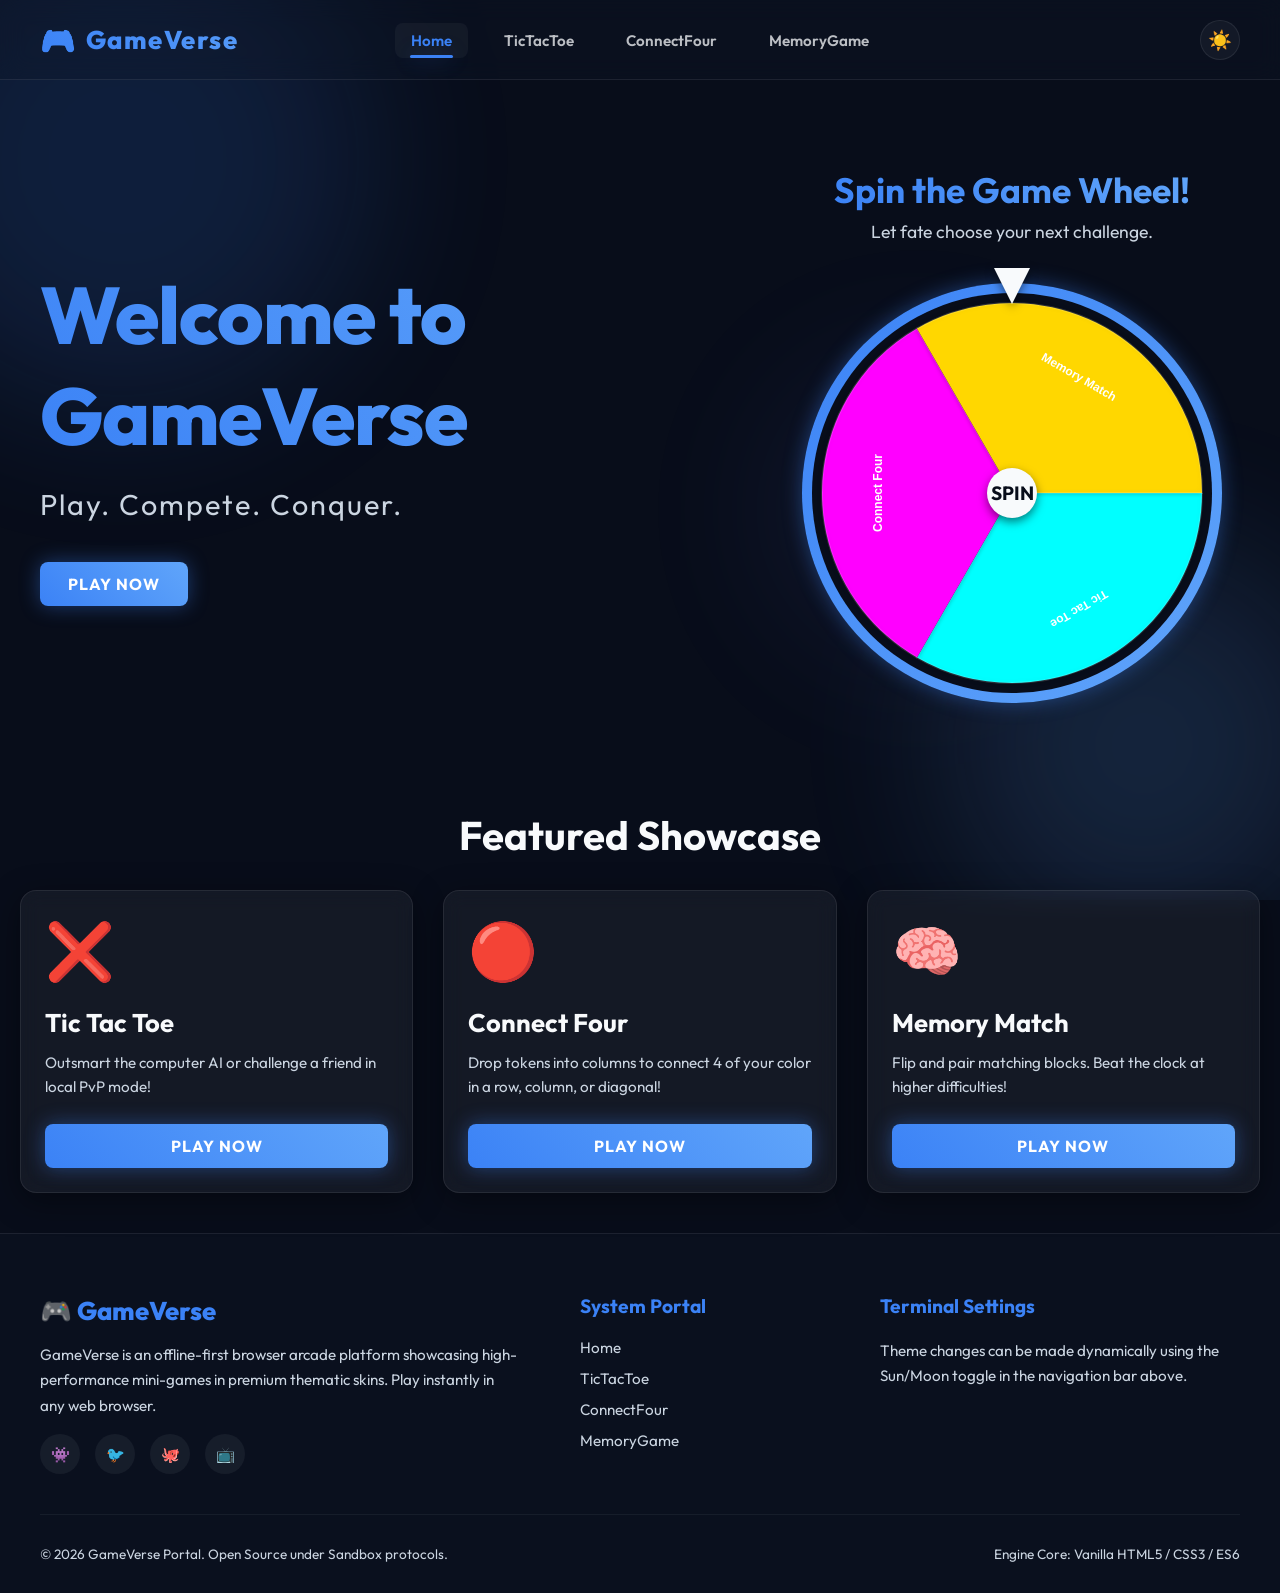
==== commit 5e48e52b: "Layout side-by-side refactoring for hero and spin wheel, code cleanups of unused css rules, and add " ====
--- a/index.html
+++ b/index.html
@@ -56,34 +56,33 @@
 
     <!-- 1. HERO & INTRODUCTION VIEW -->
     <section id="home">
-      <div class="hero-section">
-        <h1 class="hero-title">Welcome to GameVerse</h1>
-        <p class="hero-subtitle">Play. Compete. Conquer.</p>
-        <div class="hero-actions">
-          <a href="games.html" class="btn btn-primary">Play Now</a>
+      <div class="hero-wheel-container">
+        <!-- Left Side: Hero Content -->
+        <div class="hero-section-left">
+          <h1 class="hero-title">Welcome to GameVerse</h1>
+          <p class="hero-subtitle">Play. Compete. Conquer.</p>
+          <div class="hero-actions">
+            <a href="#home-games-showcase" class="btn btn-primary">Play Now</a>
+          </div>
         </div>
 
-
-      </div>
-
-      <!-- Spin the Wheel Section -->
-      <hr style="border: none; border-top: 1px solid rgba(255, 255, 255, 0.05); margin: 60px 0;">
-
-      <div class="wheel-section" style="text-align: center;">
-        <h2 class="section-title">Undecided? Spin the Game Wheel!</h2>
-        <p class="page-subtitle" style="margin-bottom: 30px;">Let fate choose your next gaming challenge.</p>
-        <div class="wheel-container-wrapper">
-          <div class="wheel-frame">
-            <div class="wheel-pointer"></div>
-            <canvas id="wheel-canvas" width="400" height="400" class="wheel-canvas"></canvas>
-            <button id="wheel-spin-btn" class="wheel-center-pin"
-              style="cursor: pointer; border: none; font-weight: bold; font-family: inherit;">SPIN</button>
-          </div>
-          <div id="wheel-result-panel"
-            style="margin-top: 10px; display: none; text-align: center; animation: slideInUp 0.3s ease-out;">
-            <p style="font-size: 1.2rem; font-weight: 600; margin-bottom: 15px;">Your game: <span id="wheel-game-name"
-                style="color: var(--accent-color); font-weight: 800;">Tic Tac Toe</span></p>
-            <a href="#" id="wheel-play-btn" class="btn btn-primary">Launch Game</a>
+        <!-- Right Side: Spin Wheel -->
+        <div class="wheel-section-right">
+          <h2 class="wheel-section-title">Spin the Game Wheel!</h2>
+          <p class="wheel-section-subtitle">Let fate choose your next challenge.</p>
+          <div class="wheel-container-wrapper">
+            <div class="wheel-frame">
+              <div class="wheel-pointer"></div>
+              <canvas id="wheel-canvas" width="400" height="400" class="wheel-canvas"></canvas>
+              <button id="wheel-spin-btn" class="wheel-center-pin"
+                style="cursor: pointer; border: none; font-weight: bold; font-family: inherit;">SPIN</button>
+            </div>
+            <div id="wheel-result-panel"
+              style="margin-top: 10px; display: none; text-align: center; animation: slideInUp 0.3s ease-out;">
+              <p style="font-size: 1.2rem; font-weight: 600; margin-bottom: 15px;">Your game: <span id="wheel-game-name"
+                  style="color: var(--accent-color); font-weight: 800;">Tic Tac Toe</span></p>
+              <a href="#" id="wheel-play-btn" class="btn btn-primary">Launch Game</a>
+            </div>
           </div>
         </div>
       </div>
--- a/css/styles.css
+++ b/css/styles.css
@@ -211,36 +211,6 @@
   transition: background-color var(--transition-normal), border-bottom var(--transition-normal);
 }
 
-.nav-profile-widget {
-  display: flex;
-  align-items: center;
-  gap: 12px;
-  font-size: 0.9rem;
-  font-weight: 600;
-  background: rgba(255, 255, 255, 0.03);
-  padding: 6px 14px;
-  border-radius: 50px;
-  border: var(--border-glow);
-  max-width: fit-content;
-  transition: background var(--transition-normal);
-}
-
-body.theme-light .nav-profile-widget {
-  background: rgba(15, 23, 42, 0.05);
-}
-
-.nav-profile-avatar {
-  width: 28px;
-  height: 28px;
-  border-radius: 50%;
-  background: linear-gradient(45deg, var(--accent-color), var(--accent-secondary));
-  display: flex;
-  align-items: center;
-  justify-content: center;
-  color: #fff;
-  font-size: 0.8rem;
-  font-weight: 800;
-}
 
 /* Navigation Links (Centered) */
 .nav-menu {
@@ -457,15 +427,21 @@
 /* --- Views Layouts --- */
 
 /* 1. Home Page */
-.hero-section {
+/* --- Views Layouts --- */
+
+/* 1. Home Page - Hero & Spin Wheel side-by-side */
+.hero-wheel-container {
+  display: flex;
+  align-items: center;
+  justify-content: space-between;
+  gap: 60px;
   min-height: 70vh;
-  display: flex;
-  flex-direction: column;
-  justify-content: center;
-  align-items: center;
-  text-align: center;
-  padding: 60px 20px;
-  position: relative;
+  padding: 40px 20px;
+}
+
+.hero-section-left {
+  flex: 1.2;
+  text-align: left;
 }
 
 .hero-title {
@@ -491,38 +467,30 @@
 .hero-actions {
   display: flex;
   gap: 20px;
-  margin-bottom: 60px;
-}
-
-.features-grid {
-  display: grid;
-  grid-template-columns: repeat(auto-fit, minmax(180px, 1fr));
-  gap: 24px;
-  width: 100%;
-  margin-top: 40px;
-}
-
-.feature-item {
+}
+
+.wheel-section-right {
+  flex: 0.8;
   display: flex;
   flex-direction: column;
   align-items: center;
   text-align: center;
 }
 
-.feature-icon {
-  font-size: 2.5rem;
-  margin-bottom: 12px;
-  color: var(--accent-color);
-}
-
-.feature-title {
+.wheel-section-title {
+  font-family: var(--font-heading);
+  font-size: 2.2rem;
   font-weight: 700;
   margin-bottom: 8px;
-}
-
-.feature-desc {
-  font-size: 0.9rem;
+  background: linear-gradient(45deg, var(--accent-color), var(--accent-secondary));
+  -webkit-background-clip: text;
+  -webkit-text-fill-color: transparent;
+}
+
+.wheel-section-subtitle {
+  font-size: 1.1rem;
   color: var(--text-muted);
+  margin-bottom: 20px;
 }
 
 /* Games showcase grid */
@@ -560,24 +528,7 @@
   flex-grow: 1;
 }
 
-.game-card-meta {
-  display: flex;
-  justify-content: space-between;
-  align-items: center;
-  margin-bottom: 20px;
-  font-size: 0.85rem;
-  font-weight: 600;
-}
-
-.game-card-difficulty {
-  color: var(--accent-secondary);
-}
-
-.game-card-highscore {
-  color: var(--accent-tertiary);
-}
-
-/* 3. Spin the Wheel Component View */
+/* Spin the Wheel Component View */
 .wheel-container-wrapper {
   display: flex;
   flex-direction: column;
@@ -638,268 +589,6 @@
   color: var(--bg-color);
 }
 
-/* 4. Leaderboard View */
-.leaderboard-wrapper {
-  max-width: 900px;
-  margin: 0 auto;
-}
-
-.table-container {
-  overflow-x: auto;
-  margin-top: 20px;
-}
-
-.leaderboard-table {
-  width: 100%;
-  border-collapse: collapse;
-  text-align: left;
-  background-color: var(--bg-card);
-  border-radius: var(--border-radius-md);
-  overflow: hidden;
-  box-shadow: var(--card-shadow);
-  backdrop-filter: blur(10px);
-}
-
-.leaderboard-table th, .leaderboard-table td {
-  padding: 18px 24px;
-}
-
-.leaderboard-table th {
-  background-color: var(--bg-secondary);
-  font-weight: 700;
-  color: var(--accent-color);
-  text-transform: uppercase;
-  font-size: 0.9rem;
-  letter-spacing: 1px;
-  border-bottom: 2px solid var(--bg-color);
-}
-
-.leaderboard-table tr {
-  border-bottom: 1px solid rgba(255, 255, 255, 0.05);
-  transition: background-color var(--transition-normal);
-}
-
-body.theme-light .leaderboard-table tr {
-  border-bottom: 1px solid rgba(15, 23, 42, 0.05);
-}
-
-.leaderboard-table tr:hover {
-  background-color: rgba(255, 255, 255, 0.02);
-}
-
-body.theme-light .leaderboard-table tr:hover {
-  background-color: rgba(15, 23, 42, 0.01);
-}
-
-.leaderboard-table tr:last-child {
-  border-bottom: none;
-}
-
-.rank-badge {
-  width: 28px;
-  height: 28px;
-  border-radius: 50%;
-  display: inline-flex;
-  align-items: center;
-  justify-content: center;
-  font-weight: bold;
-  font-size: 0.95rem;
-}
-
-.rank-badge.rank-1 { background-color: #ffd700; color: #000000; }
-.rank-badge.rank-2 { background-color: #c0c0c0; color: #000000; }
-.rank-badge.rank-3 { background-color: #cd7f32; color: #000000; }
-.rank-badge.rank-other { background-color: rgba(255,255,255,0.1); color: var(--text-color); }
-
-body.theme-light .rank-badge.rank-other {
-  background-color: rgba(15, 23, 42, 0.1);
-}
-
-/* 5. Profile / Achievements Dashboard */
-.profile-grid {
-  display: grid;
-  grid-template-columns: 1fr 2fr;
-  gap: 30px;
-  margin-top: 20px;
-}
-
-@media (max-width: 900px) {
-  .profile-grid { grid-template-columns: 1fr; }
-}
-
-.profile-card {
-  display: flex;
-  flex-direction: column;
-  align-items: center;
-  text-align: center;
-}
-
-.profile-avatar-large {
-  width: 100px;
-  height: 100px;
-  border-radius: 50%;
-  background: linear-gradient(45deg, var(--accent-color), var(--accent-secondary));
-  display: flex;
-  align-items: center;
-  justify-content: center;
-  color: #fff;
-  font-size: 3rem;
-  margin-bottom: 20px;
-  box-shadow: var(--glow-primary);
-}
-
-.profile-username {
-  font-family: var(--font-heading);
-  font-size: 1.8rem;
-  font-weight: 700;
-  margin-bottom: 10px;
-}
-
-.profile-stats-grid {
-  display: grid;
-  grid-template-columns: repeat(3, 1fr);
-  gap: 15px;
-  width: 100%;
-  margin-top: 24px;
-}
-
-.profile-stat-box {
-  background: rgba(255, 255, 255, 0.03);
-  border: var(--border-glow);
-  padding: 15px 10px;
-  border-radius: var(--border-radius-sm);
-  display: flex;
-  flex-direction: column;
-  align-items: center;
-}
-
-body.theme-light .profile-stat-box {
-  background: rgba(15, 23, 42, 0.03);
-}
-
-.profile-stat-val {
-  font-family: var(--font-heading);
-  font-size: 1.5rem;
-  font-weight: 700;
-  color: var(--accent-color);
-  margin-bottom: 4px;
-}
-
-.profile-stat-lbl {
-  font-size: 0.75rem;
-  color: var(--text-muted);
-  text-transform: uppercase;
-}
-
-.achievements-section-title {
-  font-family: var(--font-heading);
-  font-size: 1.6rem;
-  margin-bottom: 20px;
-  color: var(--accent-secondary);
-}
-
-.achievements-grid {
-  display: grid;
-  grid-template-columns: repeat(auto-fill, minmax(280px, 1fr));
-  gap: 20px;
-}
-
-.achievement-card {
-  display: flex;
-  align-items: center;
-  gap: 20px;
-  background: var(--bg-card);
-  border: var(--border-glow);
-  padding: 16px 20px;
-  border-radius: var(--border-radius-md);
-  transition: all var(--transition-normal);
-  opacity: 0.4; /* locked */
-}
-
-.achievement-card.unlocked {
-  opacity: 1;
-  border-color: var(--accent-color);
-  box-shadow: var(--glow-primary);
-}
-
-.achievement-icon {
-  font-size: 2.2rem;
-  flex-shrink: 0;
-  filter: grayscale(1);
-  transition: filter var(--transition-normal);
-}
-
-.achievement-card.unlocked .achievement-icon {
-  filter: grayscale(0);
-}
-
-.achievement-info {
-  display: flex;
-  flex-direction: column;
-}
-
-.achievement-title {
-  font-weight: 700;
-  font-size: 1rem;
-  margin-bottom: 4px;
-}
-
-.achievement-desc {
-  font-size: 0.8rem;
-  color: var(--text-muted);
-}
-
-/* 6. Static About / Contact Views */
-.static-page-wrapper {
-  max-width: 800px;
-  margin: 0 auto;
-  line-height: 1.8;
-}
-
-.static-page-wrapper h3 {
-  font-family: var(--font-heading);
-  margin: 30px 0 15px;
-  color: var(--accent-color);
-}
-
-.contact-form {
-  display: flex;
-  flex-direction: column;
-  gap: 20px;
-  margin-top: 30px;
-}
-
-.form-group {
-  display: flex;
-  flex-direction: column;
-  gap: 8px;
-}
-
-.form-group label {
-  font-weight: 600;
-  font-size: 0.9rem;
-}
-
-.form-control {
-  background-color: var(--bg-secondary);
-  border: var(--border-glow);
-  color: var(--text-color);
-  padding: 14px 20px;
-  border-radius: var(--border-radius-sm);
-  outline: none;
-  font-size: 1rem;
-  transition: border-color var(--transition-normal);
-}
-
-.form-control:focus {
-  border-color: var(--accent-color);
-}
-
-body.theme-light .form-control {
-  background-color: rgba(255, 255, 255, 0.8);
-  color: #0f172a;
-}
-
 /* --- Global Play Arena View --- */
 .play-arena-container {
   display: flex;
@@ -943,117 +632,6 @@
   justify-content: center;
   min-height: 500px;
   backdrop-filter: blur(10px);
-}
-
-/* --- Modals / Overlays --- */
-.modal-overlay {
-  position: fixed;
-  top: 0;
-  left: 0;
-  width: 100vw;
-  height: 100vh;
-  background-color: rgba(0, 0, 0, 0.8);
-  z-index: 1000;
-  display: none;
-  align-items: center;
-  justify-content: center;
-  backdrop-filter: blur(8px);
-  padding: 20px;
-}
-
-.modal-overlay.show {
-  display: flex;
-}
-
-.modal-content {
-  background-color: var(--bg-secondary);
-  border: var(--border-glow);
-  border-radius: var(--border-radius-lg);
-  padding: 40px;
-  max-width: 480px;
-  width: 100%;
-  box-shadow: var(--card-shadow);
-  text-align: center;
-  animation: slideInUp 0.3s ease-out forwards;
-}
-
-body.theme-light .modal-content {
-  background-color: #ffffff;
-}
-
-.modal-title {
-  font-family: var(--font-heading);
-  font-size: 2rem;
-  margin-bottom: 15px;
-  color: var(--accent-color);
-}
-
-.modal-desc {
-  color: var(--text-muted);
-  font-size: 0.95rem;
-  line-height: 1.6;
-  margin-bottom: 30px;
-}
-
-.modal-input {
-  width: 100%;
-  margin-bottom: 24px;
-}
-
-/* Achievement Notification Banner */
-.achievement-banner {
-  position: fixed;
-  top: 100px;
-  right: 40px;
-  width: 320px;
-  background-color: var(--bg-secondary);
-  border: 2px solid var(--accent-color);
-  box-shadow: var(--glow-primary);
-  border-radius: var(--border-radius-md);
-  padding: 16px 20px;
-  display: flex;
-  align-items: center;
-  gap: 15px;
-  z-index: 9999;
-  transform: translate(150%, 0);
-  opacity: 0;
-  transition: transform 0.5s cubic-bezier(0.175, 0.885, 0.32, 1.275), opacity 0.5s;
-  pointer-events: none;
-  backdrop-filter: blur(10px);
-}
-
-.achievement-banner.show {
-  transform: translate(0, 0);
-  opacity: 1;
-}
-
-.achievement-banner-icon {
-  font-size: 2.2rem;
-  animation: spin 3s infinite linear;
-}
-
-.achievement-banner-content {
-  display: flex;
-  flex-direction: column;
-}
-
-.achievement-banner-label {
-  font-size: 0.75rem;
-  text-transform: uppercase;
-  color: var(--accent-secondary);
-  font-weight: 700;
-  letter-spacing: 1px;
-}
-
-.achievement-banner-title {
-  font-weight: 800;
-  font-size: 1.05rem;
-  margin: 2px 0;
-}
-
-.achievement-banner-desc {
-  font-size: 0.75rem;
-  color: var(--text-muted);
 }
 
 /* --- Footer Section --- */
@@ -1222,13 +800,31 @@
     font-size: 1.3rem;
   }
   
-  .nav-profile-widget {
-    flex: none;
-    order: 1;
-  }
-  
   .nav-right-container {
     flex: none;
     order: 2;
   }
 }
+
+@media (max-width: 960px) {
+  .hero-wheel-container {
+    flex-direction: column;
+    text-align: center;
+    gap: 60px;
+  }
+  
+  .hero-section-left {
+    text-align: center;
+  }
+  
+  .hero-section-left .hero-title,
+  .hero-section-left .hero-subtitle,
+  .hero-section-left .hero-actions {
+    text-align: center;
+    justify-content: center;
+  }
+  
+  .wheel-section-right {
+    width: 100%;
+  }
+}
